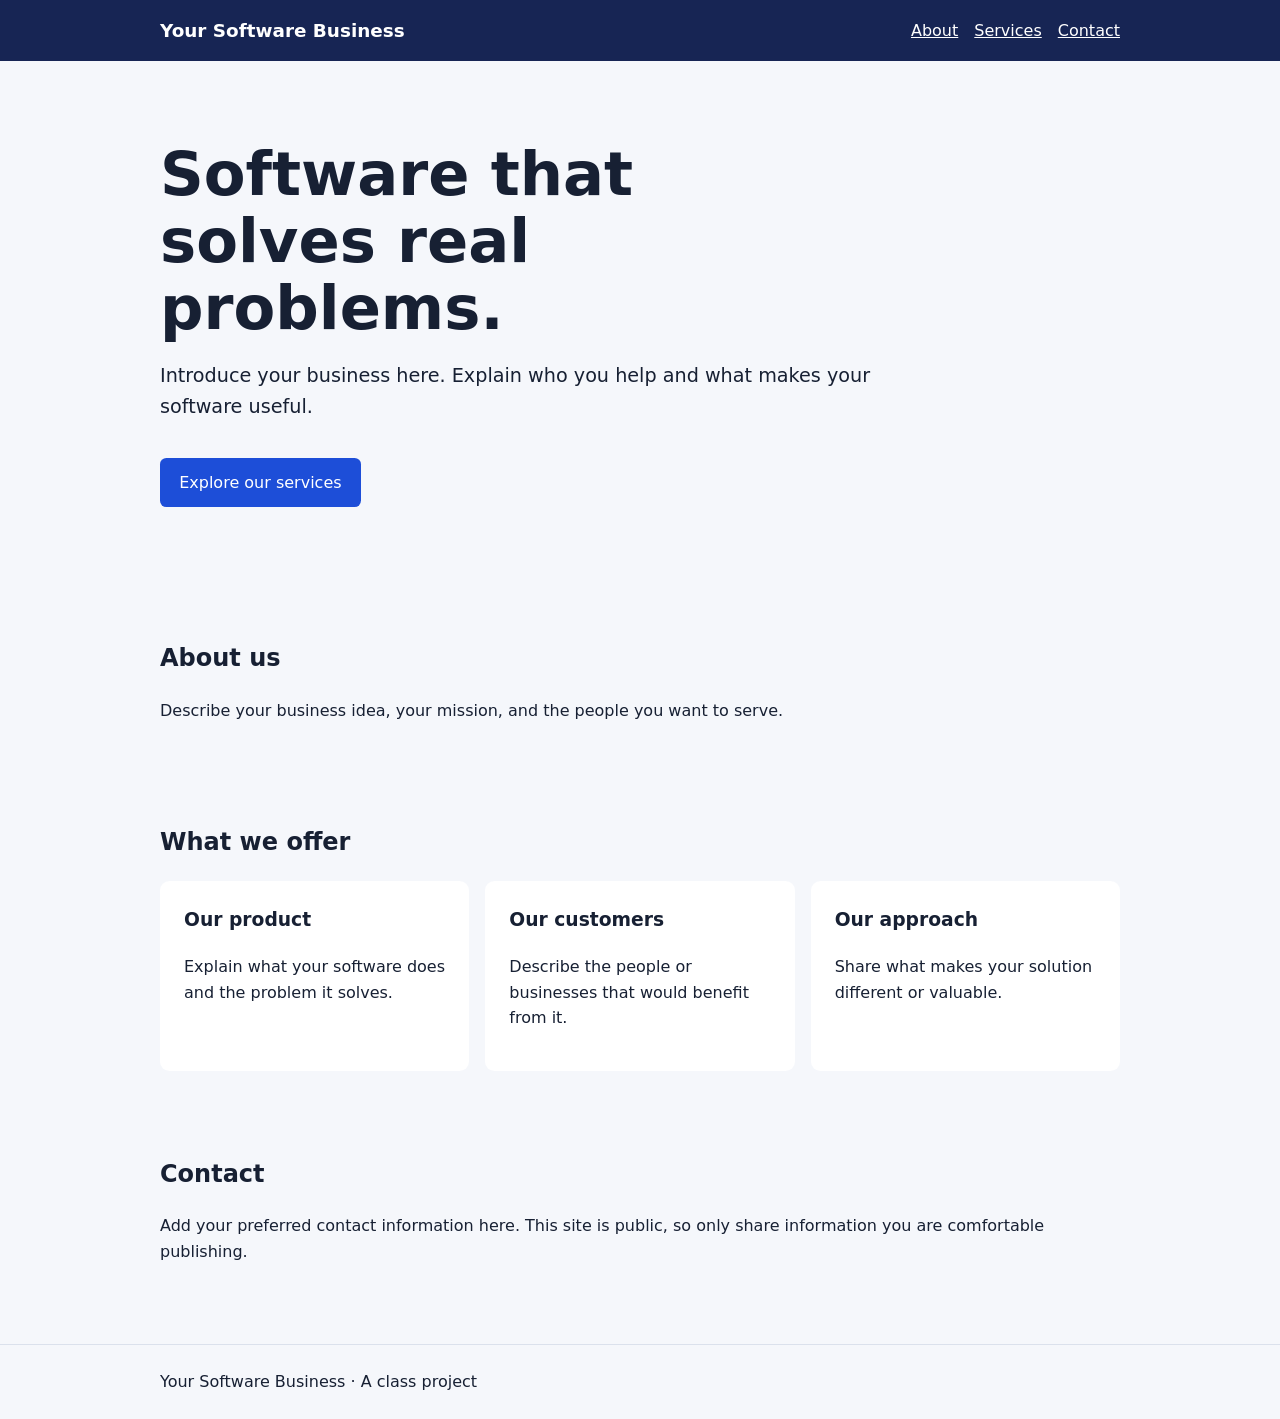
==== index.html @ edb4398d "Add starter business website Co-authored-by: copilot-swe-agent[bot] <198982749+Copilot@users.noreply" ====
<!doctype html>
<html lang="en">
<head>
  <meta charset="utf-8">
  <meta name="viewport" content="width=device-width, initial-scale=1">
  <title>Your Software Business</title>
  <style>
    * { box-sizing: border-box; }
    body { margin: 0; font-family: system-ui, sans-serif; color: #172033; background: #f5f7fb; line-height: 1.6; }
    .container { width: min(100% - 2rem, 960px); margin: auto; }
    header { background: #172554; color: white; padding: 1rem 0; }
    header .container { display: flex; flex-wrap: wrap; align-items: center; justify-content: space-between; gap: 1rem; }
    header strong { font-size: 1.15rem; }
    nav { display: flex; gap: 1rem; }
    nav a { color: white; }
    a { color: #1d4ed8; }
    .hero { padding: 5rem 0; }
    h1 { font-size: clamp(2.2rem, 6vw, 3.8rem); line-height: 1.1; max-width: 16ch; margin: 0 0 1rem; }
    .hero p { max-width: 60ch; font-size: 1.2rem; }
    .button { display: inline-block; padding: .75rem 1.2rem; margin-top: 1rem; border-radius: .4rem; color: white; background: #1d4ed8; text-decoration: none; }
    section { padding: 2rem 0; }
    .cards { display: grid; grid-template-columns: repeat(auto-fit, minmax(min(100%, 220px), 1fr)); gap: 1rem; }
    .card { background: white; padding: 1.5rem; border-radius: .6rem; }
    .card h3 { margin-top: 0; }
    footer { border-top: 1px solid #dbe1ec; margin-top: 2rem; padding: 1.5rem 0; }
  </style>
</head>
<body>
  <header>
    <div class="container">
      <strong>Your Software Business</strong>
      <nav aria-label="Main navigation">
        <a href="#about">About</a>
        <a href="#services">Services</a>
        <a href="#contact">Contact</a>
      </nav>
    </div>
  </header>
  <main class="container">
    <div class="hero">
      <h1>Software that solves real problems.</h1>
      <p>Introduce your business here. Explain who you help and what makes your software useful.</p>
      <a class="button" href="#services">Explore our services</a>
    </div>
    <section id="about">
      <h2>About us</h2>
      <p>Describe your business idea, your mission, and the people you want to serve.</p>
    </section>
    <section id="services">
      <h2>What we offer</h2>
      <div class="cards">
        <article class="card">
          <h3>Our product</h3>
          <p>Explain what your software does and the problem it solves.</p>
        </article>
        <article class="card">
          <h3>Our customers</h3>
          <p>Describe the people or businesses that would benefit from it.</p>
        </article>
        <article class="card">
          <h3>Our approach</h3>
          <p>Share what makes your solution different or valuable.</p>
        </article>
      </div>
    </section>
    <section id="contact">
      <h2>Contact</h2>
      <p>Add your preferred contact information here. This site is public, so only share information you are comfortable publishing.</p>
    </section>
  </main>
  <footer>
    <div class="container">Your Software Business &middot; A class project</div>
  </footer>
</body>
</html>
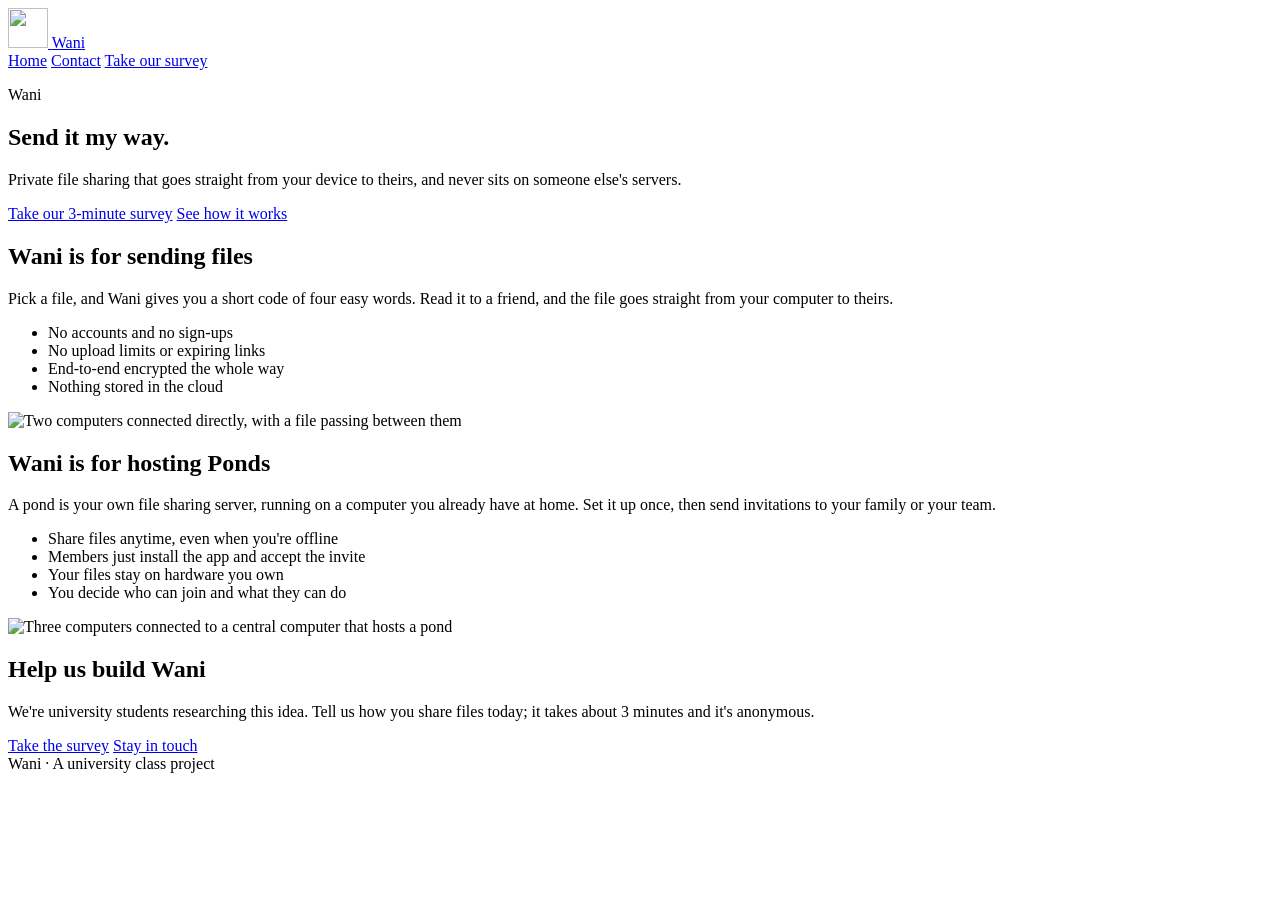
==== commit cee51cb6: "It's the site huzzah for oneshots" ====
--- a/index.html
+++ b/index.html
@@ -3,73 +3,90 @@
 <head>
   <meta charset="utf-8">
   <meta name="viewport" content="width=device-width, initial-scale=1">
-  <title>Your Software Business</title>
-  <style>
-    * { box-sizing: border-box; }
-    body { margin: 0; font-family: system-ui, sans-serif; color: #172033; background: #f5f7fb; line-height: 1.6; }
-    .container { width: min(100% - 2rem, 960px); margin: auto; }
-    header { background: #172554; color: white; padding: 1rem 0; }
-    header .container { display: flex; flex-wrap: wrap; align-items: center; justify-content: space-between; gap: 1rem; }
-    header strong { font-size: 1.15rem; }
-    nav { display: flex; gap: 1rem; }
-    nav a { color: white; }
-    a { color: #1d4ed8; }
-    .hero { padding: 5rem 0; }
-    h1 { font-size: clamp(2.2rem, 6vw, 3.8rem); line-height: 1.1; max-width: 16ch; margin: 0 0 1rem; }
-    .hero p { max-width: 60ch; font-size: 1.2rem; }
-    .button { display: inline-block; padding: .75rem 1.2rem; margin-top: 1rem; border-radius: .4rem; color: white; background: #1d4ed8; text-decoration: none; }
-    section { padding: 2rem 0; }
-    .cards { display: grid; grid-template-columns: repeat(auto-fit, minmax(min(100%, 220px), 1fr)); gap: 1rem; }
-    .card { background: white; padding: 1.5rem; border-radius: .6rem; }
-    .card h3 { margin-top: 0; }
-    footer { border-top: 1px solid #dbe1ec; margin-top: 2rem; padding: 1.5rem 0; }
-  </style>
+  <title>Wani · Send it my way</title>
+  <meta name="description" content="Wani is private, peer-to-peer file sharing: send files straight between devices, or host your own pond for family and friends.">
+  <link rel="icon" href="assets/logo.svg" type="image/svg+xml">
+  <link rel="preconnect" href="https://fonts.googleapis.com">
+  <link rel="preconnect" href="https://fonts.gstatic.com" crossorigin>
+  <link href="https://fonts.googleapis.com/css2?family=Nunito:wght@400;600;800&display=swap" rel="stylesheet">
+  <link rel="stylesheet" href="css/theme.css">
+  <link rel="stylesheet" href="css/base.css">
+  <link rel="stylesheet" href="css/home.css">
 </head>
 <body>
-  <header>
-    <div class="container">
-      <strong>Your Software Business</strong>
-      <nav aria-label="Main navigation">
-        <a href="#about">About</a>
-        <a href="#services">Services</a>
-        <a href="#contact">Contact</a>
+  <header class="site-header">
+    <div class="container site-header__inner">
+      <a class="brand" href="index.html">
+        <img class="brand__logo" src="assets/logo.svg" alt="" width="40" height="40">
+        <span class="brand__name">Wani</span>
+      </a>
+      <nav class="site-nav" aria-label="Main navigation">
+        <a href="index.html" aria-current="page">Home</a>
+        <a href="contact.html">Contact</a>
+        <a class="button button--small" href="https://forms.gle/PBToDBpcm4vSQJPt7" target="_blank" rel="noopener">Take our survey</a>
       </nav>
     </div>
   </header>
-  <main class="container">
-    <div class="hero">
-      <h1>Software that solves real problems.</h1>
-      <p>Introduce your business here. Explain who you help and what makes your software useful.</p>
-      <a class="button" href="#services">Explore our services</a>
-    </div>
-    <section id="about">
-      <h2>About us</h2>
-      <p>Describe your business idea, your mission, and the people you want to serve.</p>
-    </section>
-    <section id="services">
-      <h2>What we offer</h2>
-      <div class="cards">
-        <article class="card">
-          <h3>Our product</h3>
-          <p>Explain what your software does and the problem it solves.</p>
-        </article>
-        <article class="card">
-          <h3>Our customers</h3>
-          <p>Describe the people or businesses that would benefit from it.</p>
-        </article>
-        <article class="card">
-          <h3>Our approach</h3>
-          <p>Share what makes your solution different or valuable.</p>
-        </article>
+
+  <main>
+    <section class="hero">
+      <div class="container">
+        <p class="hero__eyebrow">Wani</p>
+        <h1 class="hero__slogan">Send it my way.</h1>
+        <p class="hero__tagline">Private file sharing that goes straight from your device to theirs, and never sits on someone else's servers.</p>
+        <div class="hero__actions">
+          <a class="button" href="https://forms.gle/PBToDBpcm4vSQJPt7" target="_blank" rel="noopener">Take our 3-minute survey</a>
+          <a class="button button--ghost" href="#sending">See how it works</a>
+        </div>
       </div>
     </section>
-    <section id="contact">
-      <h2>Contact</h2>
-      <p>Add your preferred contact information here. This site is public, so only share information you are comfortable publishing.</p>
+
+    <section class="feature" id="sending">
+      <div class="feature__text">
+        <h2>Wani is for sending files</h2>
+        <p>Pick a file, and Wani gives you a short code of four easy words. Read it to a friend, and the file goes straight from your computer to theirs.</p>
+        <ul class="feature__list">
+          <li>No accounts and no sign-ups</li>
+          <li>No upload limits or expiring links</li>
+          <li>End-to-end encrypted the whole way</li>
+          <li>Nothing stored in the cloud</li>
+        </ul>
+      </div>
+      <div class="feature__art">
+        <img src="assets/send.svg" alt="Two computers connected directly, with a file passing between them">
+      </div>
+    </section>
+
+    <section class="feature feature--reverse" id="ponds">
+      <div class="feature__text">
+        <h2>Wani is for hosting Ponds</h2>
+        <p>A pond is your own file sharing server, running on a computer you already have at home. Set it up once, then send invitations to your family or your team.</p>
+        <ul class="feature__list">
+          <li>Share files anytime, even when you're offline</li>
+          <li>Members just install the app and accept the invite</li>
+          <li>Your files stay on hardware you own</li>
+          <li>You decide who can join and what they can do</li>
+        </ul>
+      </div>
+      <div class="feature__art">
+        <img src="assets/pond.svg" alt="Three computers connected to a central computer that hosts a pond">
+      </div>
+    </section>
+
+    <section class="cta">
+      <div class="container cta__inner">
+        <h2>Help us build Wani</h2>
+        <p>We're university students researching this idea. Tell us how you share files today; it takes about 3 minutes and it's anonymous.</p>
+        <div class="hero__actions">
+          <a class="button" href="https://forms.gle/PBToDBpcm4vSQJPt7" target="_blank" rel="noopener">Take the survey</a>
+          <a class="button button--ghost" href="contact.html">Stay in touch</a>
+        </div>
+      </div>
     </section>
   </main>
-  <footer>
-    <div class="container">Your Software Business &middot; A class project</div>
+
+  <footer class="site-footer">
+    <div class="container">Wani &middot; A university class project</div>
   </footer>
 </body>
 </html>
